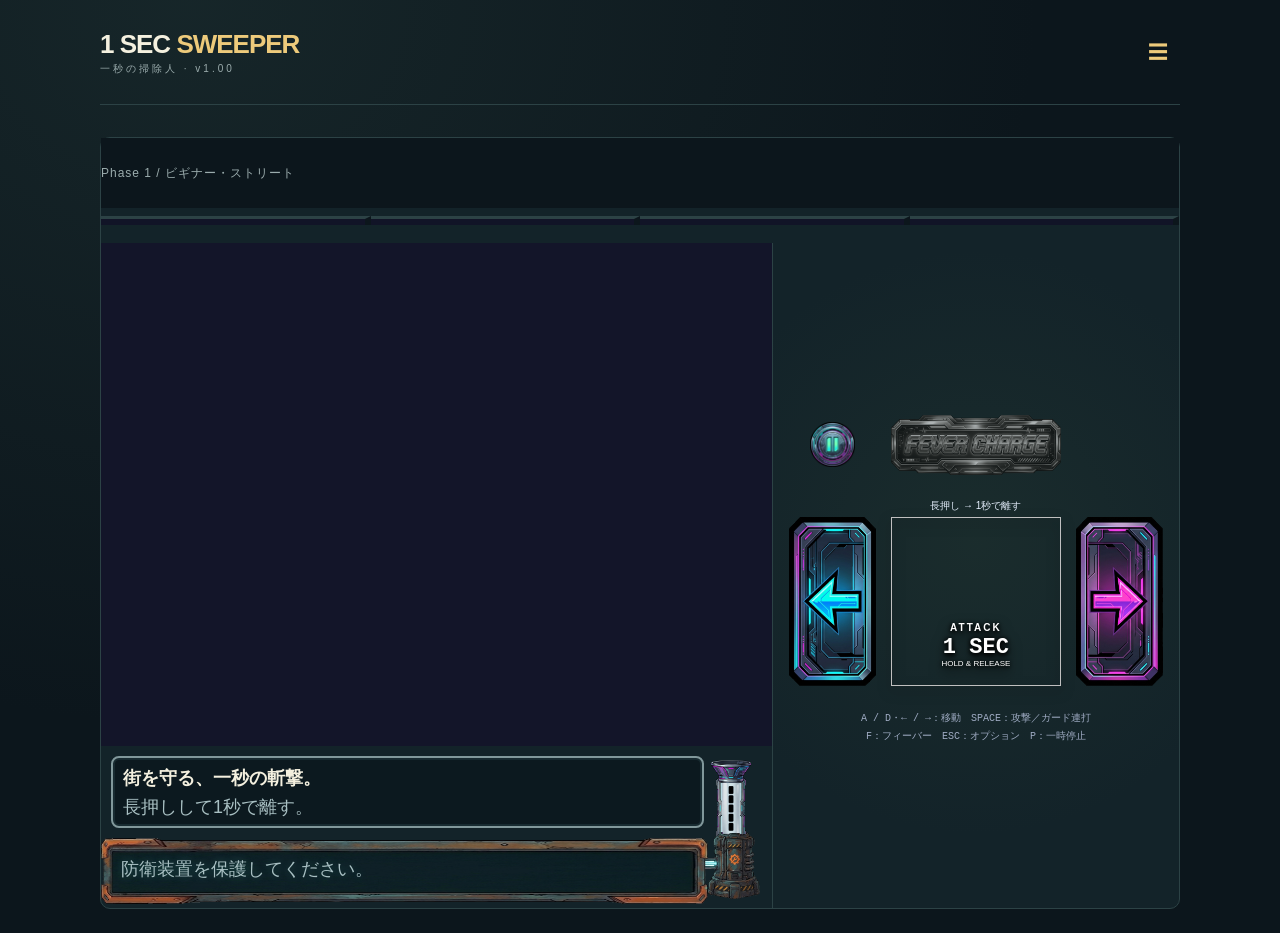
==== timing-game.html @ f58c98b0 "Add files via upload" ====
<!doctype html>
<html lang="ja"><head><meta charset="utf-8"><meta name="viewport" content="width=device-width,initial-scale=1,viewport-fit=cover"><title>入力測定 / 1SEC SWEEPER v1.00 ― 一秒の掃除人</title><link rel="stylesheet" href="css/style.css"><link rel="stylesheet" href="css/timing-test.css"></head>
<body data-timing-mode="game"><main id="app"><header><button id="options" aria-label="オプション">☰</button><div class="brand"><strong>1 SEC <em>SWEEPER</em></strong><small>一秒の掃除人 · v1.00</small></div><span id="wallet">0 G</span></header>
<div class="game-layout"><section id="battle-column"><div id="phaseName">Phase 1 / ビギナー・ストリート</div><nav id="progress" aria-label="フェーズ進行"><img src="assets/images/progressbar.png" alt="4エリアの縮図"><div id="progressFill"></div><div id="progressMarker">◆</div><div id="phaseTicks"><span>1</span><span>2</span><span>3</span><span>4</span></div></nav>
<section id="arena"><canvas id="game" width="960" height="720" aria-label="レナの戦闘画面"></canvas><img id="cutin" src="assets/images/justslash.jpg" alt="" hidden><div id="battleHud" aria-live="polite"><div id="hudGrade"></div><div id="hudTime"></div><div id="hudKills"></div></div><div id="readout" aria-live="polite"></div><div id="overlay"></div><div id="toast" aria-live="polite"></div><img id="alertSweep" src="assets/images/alert-moji.png" alt="緊急警報" hidden><div id="warningBanner" hidden><img src="assets/images/mash-counter-label.png" alt="WARNING! MASH BUTTON!"><svg id="guardDigits" viewBox="0 0 1280 493" aria-label="連打回数00"></svg><div class="steam" aria-hidden="true"></div></div><div id="sceneFade" hidden></div><div id="pauseVeil" hidden>PAUSE</div></section><div class="status-row"><div id="messageBox" role="status"><p id="message1">街を守る、一秒の斬撃。</p><p id="message2">長押しして1秒で離す。</p></div></div><section id="systemDisplay" aria-label="システム専用ディスプレイ"><p id="message3" role="status">防衛装置を保護してください。</p><div id="feverTank"><b id="feverPercent">0%</b><img id="tankBase" src="assets/images/ssystem-tankbase2.png" alt="タンク接続装置"><div class="tank-images"><img src="assets/images/hf-tank-empty.png" alt="フィーバータンク"><img id="tankFull" src="assets/images/hf-tank-max.png" alt=""></div></div></section></section>
<aside id="console">
<div class="utility-row"><button id="pauseButton" class="image-button" aria-label="一時停止"><img src="assets/images/stop-btn.png" alt=""></button><button id="feverButton" class="image-button" aria-label="フィーバーを発動" disabled><img src="assets/images/hf-btn-off.png" alt="フィーバー"></button></div>
<footer id="controls"><button class="arrow" id="left" aria-label="左へ移動"></button><div class="attack-wrap"><span id="attackHint">長押し → 1秒で離す</span><button id="attack"><b>ATTACK</b><strong>1 SEC</strong><small>HOLD & RELEASE</small></button></div><button class="arrow" id="right" aria-label="右へ移動"></button></footer><p class="control-note">A / D・← / →：移動　SPACE：攻撃／ガード連打<br>F：フィーバー　ESC：オプション　P：一時停止</p></aside></div></main>
<dialog id="settings"><button class="close" aria-label="閉じる">×</button><h2>BACKSTREET RADIO</h2><p>街の音と、ひと休み。</p><label>BGM <input id="bgmVolume" type="range" min="0" max="1" step=".05" value=".5"></label><label>SE <input id="seVolume" type="range" min="0" max="1" step=".05" value=".6"></label><button id="previewSE" class="subtle">SEを試聴</button><label><input id="showGuide" type="checkbox"> フェーズ2以降も1秒ガイドを表示</label><label><input id="reduceMotion" type="checkbox"> 画面揺れ・発光を控える</label><fieldset id="musicPlayer"><legend>ミュージックプレイヤー</legend><label for="track">楽曲ファイル</label><select id="track"></select><p id="musicPlayerHint">タイトル画面でのみ選曲できます。</p></fieldset><p id="audioStatus"></p><button id="reset" class="danger">今回の進行を消去してタイトルへ</button><small>保存機能はありません。ページを閉じると進行は消えます。</small></dialog>
<dialog id="epilogue"><div class="episode-heading"><button class="close" aria-label="閉じる" onclick="this.closest('dialog').close()">×</button><h2>エピローグ</h2><p class="muted">下へスクロールしてお読みください。</p></div><div class="episode" tabindex="0"></div></dialog>
<dialog id="lyricsDialog"><div class="episode-heading"><button id="closeLyrics" aria-label="歌詞を閉じる">×</button><h2 id="lyricsTitle"></h2></div><div id="lyricsText" class="episode" tabindex="0"></div></dialog><script src="js/manifest.js"></script><script src="js/game-config.js"></script><script src="js/finale-settings.js"></script><script src="js/finale-config.js"></script><script src="js/lyrics.js"></script><script src="js/control-skin.js"></script><script src="js/episode.js"></script><script src="js/frames.js"></script><script src="js/baby-runtime.js"></script><script src="js/boss-runtime.js"></script><script src="js/rena-runtime.js"></script><script src="js/slime-attack-frame.js"></script><script src="js/battle-messages.js"></script><script src="js/timing-game.js"></script><script src="js/timing-probe.js"></script></body></html>
---- css/style.css ----
:root{color-scheme:dark;--cyan:#6cf6ef;--pink:#fb68d7;--gold:#ffdb80}*{box-sizing:border-box}body{margin:0;background:#070913;color:#f3f2ff;font-family:'Yu Gothic','Meiryo',sans-serif;min-height:100dvh}button{font:inherit;color:inherit;cursor:pointer;background:#26263e;border:1px solid #ffffff44;border-radius:8px;padding:.65em 1em;touch-action:none}button:hover{filter:brightness(1.15)}button:disabled{opacity:.45;cursor:default}button:focus-visible{outline:3px solid var(--gold);outline-offset:3px}[hidden]{display:none!important}#app{width:min(1380px,100%);margin:auto;padding:0 16px 16px}header{height:68px;display:flex;align-items:center;gap:16px;border-bottom:1px solid #c4d2ff24}#options{padding:5px 12px;font-size:24px;background:transparent;border:0}.brand{display:flex;flex-direction:column}.brand strong{font:italic 900 24px 'Arial Black',sans-serif;letter-spacing:-1px}.brand small{font-size:10px;letter-spacing:3px;color:#b2bccd}#wallet{margin-left:auto;color:var(--gold);font-weight:bold;letter-spacing:2px}.game-layout{display:grid;grid-template-columns:minmax(0,1.65fr) minmax(310px,1fr);gap:26px;padding-top:15px}#battle-column{min-width:0}#phaseName{font-size:13px;margin:0 0 9px;color:#d1d9eb;letter-spacing:1px}#progress{position:relative;line-height:0;margin-bottom:15px;border:1px solid #756ca0;border-radius:6px;overflow:hidden;background:#111427}#progress>img{width:100%;opacity:.6}#progressFill{position:absolute;left:0;bottom:0;height:5px;background:linear-gradient(90deg,var(--pink),var(--cyan));width:0}#progressMarker{position:absolute;bottom:8px;color:white;font-size:15px;text-shadow:0 0 10px var(--cyan);transform:translateX(-50%)}#phaseTicks{position:absolute;inset:0;display:flex}#phaseTicks span{width:25%;border-right:1px solid #ffffff44;display:flex;align-items:flex-end;justify-content:center;padding-bottom:10px;font:900 9px monospace;color:#d2d9eb;text-shadow:0 0 4px black}#phaseTicks span.done,#phaseTicks span.active{background:#60fff41d;color:#fff}#arena{position:relative;aspect-ratio:4/3;background:#131529;overflow:hidden;border:1px solid #7aa4c449;border-radius:5px}canvas{display:block;width:100%;height:100%}#readout{position:absolute;top:13%;width:100%;text-align:center;pointer-events:none;font-weight:900;font-style:italic;font-size:clamp(24px,4vw,52px);text-shadow:0 3px 0 #141425,0 0 20px currentColor}#readout small{display:block;font-size:.27em;letter-spacing:2px}#toast{position:absolute;bottom:5%;width:100%;text-align:center;color:var(--gold);font-size:12px;pointer-events:none;text-shadow:0 2px 4px black}#overlay{position:absolute;inset:0;display:none;align-items:center;justify-content:center;background:linear-gradient(90deg,#090c23e8,#11152755);padding:5%;overflow:auto}#overlay.visible{display:flex}.panel{width:100%;max-width:800px}.eyebrow{color:var(--cyan);letter-spacing:3px;font:10px monospace}.logo{font:italic 900 clamp(30px,5vw,65px)/.9 'Arial Black',sans-serif;letter-spacing:-3px;margin:14px 0}.logo em{color:var(--cyan);font-style:inherit}.title-stamps{width:min(250px,60%);display:block;margin:15px 0}.subtitle{color:#cfd2e2;font-size:12px;letter-spacing:3px}.primary{background:var(--cyan);color:#0b1b28;font-weight:900;border:0;box-shadow:3px 3px 0 #27606c}.actions{display:flex;gap:9px;flex-wrap:wrap;margin-top:18px}.actions button{font-size:12px}.muted{color:#b5bbcd;font-size:11px;line-height:1.8}.cards{display:flex;gap:10px;margin-top:18px}.upgrade{flex:1;min-width:0;padding:12px 7px;border:1px solid #677493;border-radius:10px;background:#12172ee8;text-align:center}.upgrade h3{font:11px monospace;color:var(--cyan);letter-spacing:1px}.orb{width:65px;height:65px;position:relative;margin:18px auto}.orb>img{width:100%;height:100%;object-fit:contain}.orb i{position:absolute;left:calc(50% - 2px);top:calc(50% - 2px);width:4px;height:4px;border-radius:50%;background:#41475f;transform:rotate(var(--a)) translateY(-39px)}.orb i.on{background:var(--cyan);box-shadow:0 0 6px var(--cyan)}.upgrade p{font-size:9px;color:#c0c9db;line-height:1.5}.upgrade button{font-size:10px;padding:6px}.panel h2{font-size:22px}.score{font:900 clamp(32px,5vw,65px) monospace;color:var(--gold)}.episode{max-height:300px;overflow:auto;white-space:pre-wrap;line-height:1.9;font-size:12px}#pauseVeil{position:absolute;inset:0;display:grid;place-items:center;background:#070b1ccc;font:900 45px monospace;letter-spacing:8px}#warningBanner{position:absolute;top:17%;left:3%;width:94%;pointer-events:none}#warningBanner>img{width:100%}#guardNumber{position:absolute;left:67%;top:32%;width:16%;text-align:center;font:900 clamp(24px,5vw,55px) monospace;color:white;text-shadow:0 0 7px #fd72db}.ticker{position:absolute;top:-32px;left:0;width:100%;overflow:hidden;white-space:nowrap;color:white;font-size:25px;font-weight:900;animation:scroll-alert 2s linear infinite}#guardPop{position:absolute;inset:0;display:grid;place-items:center;font:900 clamp(110px,20vw,240px) monospace;color:var(--gold);text-shadow:0 0 25px var(--pink);animation:count-pop .65s ease-out both}#endingVideo{position:absolute;inset:0;width:100%;height:100%;background:black;object-fit:contain}#skipVideo{position:absolute;right:12px;bottom:12px;font-size:11px;z-index:2}dialog{width:min(500px,94%);border:1px solid var(--cyan);background:#13172b;padding:25px;border-radius:12px}dialog::backdrop{background:#020417cc}dialog h2{font:20px monospace;color:var(--cyan)}dialog label{display:block;margin:18px 0;font-size:13px}dialog input[type=range]{float:right;width:55%}dialog input[type=file]{display:block;width:100%;margin-top:8px}dialog small{display:block;margin-top:12px;color:#afb6c6}.close{float:right}.danger{color:#ff9d9d;margin-top:20px}select{background:#272c44;color:white;padding:8px}.reduced .ticker,.reduced #guardPop{animation:none}@keyframes scroll-alert{from{transform:translateX(70%)}to{transform:translateX(-70%)}}@keyframes count-pop{from{transform:scale(.2) rotate(-8deg);opacity:.2}to{transform:scale(1);opacity:1}}
@media(max-width:760px){#app{padding:0 10px 12px}header{height:52px;gap:9px}.brand strong{font-size:20px}.brand small{font-size:8px}#wallet{font-size:12px}.game-layout{display:flex;flex-direction:column;gap:10px;padding-top:10px}#phaseName{font-size:10px;margin-bottom:6px}#progress{margin-bottom:9px}#progressMarker{font-size:11px;bottom:6px}#phaseTicks span{font-size:7px;padding-bottom:7px}.panel h2{font-size:16px}.eyebrow{font-size:7px;letter-spacing:1px}.actions{gap:6px;margin-top:10px}.actions button{font-size:9px;padding:6px 9px}.muted{font-size:8px}.cards{gap:6px;margin-top:9px}.upgrade{padding:5px}.upgrade h3{font-size:8px;margin:3px}.orb{width:42px;height:42px;margin:12px auto}.orb i{transform:rotate(var(--a)) translateY(-27px);width:3px;height:3px}.upgrade p{font-size:7px}.upgrade button{font-size:8px;padding:4px}.episode{max-height:160px;font-size:9px}.logo{font-size:35px;letter-spacing:-2px;margin:10px 0}.title-stamps{width:140px;margin:8px 0}#toast{font-size:9px}.ticker{font-size:16px;top:-22px}#guardNumber{font-size:27px}#skipVideo{font-size:9px;padding:5px}}

#console{display:flex;flex-direction:column;justify-content:center;gap:18px;padding:16px;border:1px solid #8a93b52d;border-radius:12px;background:linear-gradient(150deg,#1c2138,#0b1020);min-width:0}.status-row{display:flex;gap:12px;align-items:stretch}#messageBox{flex:1;min-width:0;border:3px solid #e6edfa;border-radius:15px;padding:13px 12px;background:#10152a;box-shadow:inset 0 0 0 3px #38435b;display:flex;flex-direction:column;justify-content:center}#messageBox p{font-size:12px;line-height:1.7;margin:3px 0;overflow-wrap:anywhere}#message1{color:#fff;font-weight:bold}#message2{color:#bbd6ea}#message3{color:#f2bade}#feverTank{width:55px;flex:none;text-align:center}#feverPercent{display:block;font:900 18px monospace;margin-bottom:6px}.tank-images{position:relative;width:100%}.tank-images img{width:100%;display:block}.tank-images #tankFull{position:absolute;inset:0;clip-path:inset(100% 0 0 0)}.utility-row{display:flex;align-items:center;justify-content:center;gap:24px}.image-button{padding:0;border:0;background:transparent;border-radius:4px}.image-button img{width:100%;display:block;pointer-events:none}#pauseButton{width:53px;flex:none}#feverButton{width:min(230px,68%)}#feverButton:disabled{opacity:.65}#feverButton:enabled{filter:drop-shadow(0 0 10px #fc62cb77)}#controls{display:flex;align-items:center;justify-content:center;gap:15px;padding:16px 0 0}.arrow{width:57px;height:115px;padding:0;border:0;background:transparent;flex:none}.arrow img{width:100%;height:100%;object-fit:contain;pointer-events:none}.attack-wrap{position:relative;width:min(200px,58%)}#attack{width:100%;aspect-ratio:1;border:0;padding:0;background:transparent;border-radius:50%;position:relative;display:block;user-select:none;filter:drop-shadow(0 5px 6px #0008)}#attackArt{position:absolute;inset:0;width:100%;height:100%;pointer-events:none}#attack>b,#attack>strong,#attack>small{position:absolute;left:50%;transform:translateX(-50%);text-shadow:0 2px 4px black,0 0 5px black;pointer-events:none;white-space:nowrap;color:white}#attack>b{top:62%;font-size:10px;letter-spacing:2px}#attack>strong{top:70%;font:900 22px monospace}#attack>small{top:84%;font-size:8px}#attackHint{position:absolute;top:-18px;left:50%;width:300px;transform:translateX(-50%);text-align:center;font-size:10px;color:#e4eefc}#attack[data-locked=true]{filter:grayscale(.4) brightness(.7);cursor:wait}#controls button:active,.image-button:active{transform:scale(.94)}.control-note{text-align:center;font:10px/1.8 monospace;color:#a0acc4;margin:0}
@media(max-width:760px){#console{padding:8px 9px 4px;gap:9px;border-radius:9px}.status-row{gap:8px}#messageBox{padding:7px 10px;border-width:2px;border-radius:12px;min-height:94px}#messageBox p{font-size:10px;line-height:1.6;margin:1px 0}#feverTank{width:35px}#feverPercent{font-size:14px;margin-bottom:3px}#pauseButton{width:40px}#feverButton{width:170px}.utility-row{gap:30px}#controls{gap:24px;padding-top:13px}.attack-wrap{width:145px}.arrow{width:44px;height:94px}#attack>b{font-size:8px}#attack>strong{font-size:17px}#attack>small{font-size:6px}#attackHint{top:-12px;font-size:8px}.control-note{font-size:7px}}
/* 1 SEC HERO series presentation — 2026-10-19 */
:root{--gold:#edca7b;--cyan:#edca7b;--text:#f4f0df;--line:#2c4245}body{background:radial-gradient(ellipse at 15% 0,#263e3d66,transparent 55%),#0c161c;color:var(--text);font-family:"Yu Gothic UI","Hiragino Kaku Gothic ProN",Meiryo,sans-serif}#app{width:min(1080px,calc(100% - 64px));padding:0 0 24px}header{height:105px;margin-bottom:32px;border-color:var(--line)}.brand{order:-1}.brand strong{font:900 26px "Yu Gothic UI",sans-serif;letter-spacing:-1px}.brand em{color:var(--gold);font-style:normal}.brand small{color:#9bacad;margin-top:2px}#options{margin-left:auto;font-size:20px;color:var(--gold)}#wallet{margin-left:0;font:700 16px Consolas,monospace;letter-spacing:0}.game-layout{position:relative;grid-template-columns:minmax(0,1.65fr) minmax(260px,1fr);gap:0;padding-top:105px;background:#132329;border:1px solid var(--line);border-radius:10px;overflow:visible}#phaseName{position:absolute;left:0;right:0;top:0;display:flex;align-items:center;justify-content:space-between;height:70px;background:#0c161c;margin:0;font-size:12px;color:#9bacad}#phaseName small{display:block;font:700 10px Consolas,monospace;letter-spacing:2px;color:var(--gold);margin-bottom:6px}#phaseName strong{display:block;font-size:23px;color:var(--text);font-weight:650}#phaseName b{font:34px Consolas,monospace;color:var(--gold);margin-left:8px}#progress{position:absolute;left:0;right:0;top:78px;height:9px;margin:0;border:0;border-radius:0}#progress>img{display:none}#progressFill{height:3px;background:var(--gold)}#phaseTicks span{background:transparent;border-right:6px solid #0c161c;font-size:0;padding:0;border-top:3px solid #2c4245}#phaseTicks span.active{border-top-color:var(--gold)}#phaseTicks span.done{border-top-color:#78d1a3}#progressMarker{display:none}#arena{border:0;border-radius:0}#messageBox{margin:10px;min-height:106px;border:2px solid #81989b;border-radius:8px;background:#0c191f;padding:12px 15px;box-shadow:inset 0 0 0 2px #182b31;justify-content:flex-start}#messageBox p{font-size:14px;line-height:1.8;margin:0;color:#f4f0df}#message2,#message3{font-size:12px!important;color:#a9c0c3!important}#console{border:0;border-left:1px solid var(--line);border-radius:0;background:radial-gradient(circle at 50% 45%,#344d3938,transparent 70%);justify-content:flex-start;padding-top:26px;gap:24px}.status-row{justify-content:center}#feverTank{width:48px}.utility-row{gap:30px}.primary{background:var(--gold);color:#172626;box-shadow:0 4px 0 #9a7c41;border:1px solid #ffe3a0;border-radius:7px;min-height:48px;padding:12px 30px}.eyebrow{color:var(--gold);font:700 10px Consolas,monospace;letter-spacing:2px}.muted{font-size:12px;color:#9bacad}.panel h2{font-size:27px}.logo{font:900 clamp(36px,4.5vw,60px)/1.2 "Yu Gothic UI",sans-serif;letter-spacing:-2px}.logo em{color:var(--gold)}.title-stamps{width:min(340px,65%);max-height:210px;object-fit:contain;object-position:left}.actions button{font-size:14px}.subtitle{font-size:14px}
body[data-screen=title] .game-layout,body[data-screen=shop] .game-layout,body[data-screen=ending] .game-layout,body[data-screen=defeat] .game-layout{display:block;padding-top:0;overflow:hidden}body:is([data-screen=title],[data-screen=shop],[data-screen=ending],[data-screen=defeat]) #console,body:is([data-screen=title],[data-screen=shop],[data-screen=ending],[data-screen=defeat]) #phaseName,body:is([data-screen=title],[data-screen=shop],[data-screen=ending],[data-screen=defeat]) #progress,body:is([data-screen=title],[data-screen=shop],[data-screen=ending],[data-screen=defeat]) #messageBox{display:none}body:is([data-screen=title],[data-screen=shop],[data-screen=ending],[data-screen=defeat]) #arena{aspect-ratio:auto;min-height:600px}body:is([data-screen=title],[data-screen=shop],[data-screen=ending],[data-screen=defeat]) canvas{position:absolute;inset:0;object-fit:cover}body:is([data-screen=title],[data-screen=shop],[data-screen=ending],[data-screen=defeat]) #overlay{position:relative;min-height:600px;padding:40px 48px;background:linear-gradient(90deg,#0c1b24f5,#102730aa 65%,#071b2166)}body[data-screen=shop] #overlay{background:#13282bf5;text-align:center}.shop-art{display:block;width:280px;height:180px;object-fit:contain;margin:-20px auto 10px}.shop-wallet{font:700 28px Consolas,monospace;color:var(--gold);margin:18px 0}.shop-wallet small{font-size:14px}.cards{flex-direction:column;gap:8px;margin:0}.upgrade{display:grid;grid-template-columns:100px 1fr 110px;gap:15px;align-items:center;padding:12px 18px;background:linear-gradient(#1c3335,#14262b);border:1px solid #39504d;border-radius:8px;text-align:center}.orb{width:64px;height:64px;margin:10px auto}.orb i{transform:rotate(var(--a)) translateY(-40px);background:#233737;border:1px solid #566459;width:5px;height:8px;border-radius:2px}.orb i.on{background:var(--gold);box-shadow:0 0 8px #edca7b55}.upgrade h3{font:700 16px "Yu Gothic UI",sans-serif;color:var(--text);margin:0 0 6px}.upgrade p{font-size:10px;margin:3px 0}.item-info b{font:700 16px Consolas,monospace}.item-info em{font-style:normal;color:var(--gold)}.item-info small{display:block;font-size:10px;color:#9bacad;margin-top:6px}.upgrade button{min-height:76px;font:700 17px Consolas,monospace;color:var(--gold);background:#273d36;border:1px solid #82714a}.upgrade button:disabled{color:#788d8c;background:#1a2c2f;border-color:var(--line)}body[data-screen=shop] .actions{justify-content:center}body[data-screen=shop] #next{width:100%}#epilogue{width:min(720px,calc(100% - 32px));max-height:80dvh;background:#182c32;border:1px solid #596e70;border-radius:12px;padding:24px;color:var(--text)}#epilogue h2{font:700 23px "Yu Gothic UI",sans-serif;color:var(--text)}#epilogue .episode{font-size:16px;line-height:2.2;max-height:none;padding:28px 4px 10px;white-space:pre-wrap}#epilogue::backdrop{background:#061217dd;backdrop-filter:blur(4px)}
@media(max-width:760px){#app{width:calc(100% - 20px);padding:0 0 20px}header{height:56px;margin-bottom:9px;gap:8px}.brand strong{font-size:22px}.brand small{font-size:9px;letter-spacing:2px}#options{font-size:17px;padding:4px}#wallet{font-size:12px}.game-layout{display:flex;flex-direction:column;padding-top:80px;gap:0}#phaseName{height:55px}#phaseName strong{font-size:18px}#phaseName small{font-size:8px}#phaseName b{font-size:27px}#phaseName span{font-size:9px}#progress{top:65px}#messageBox{min-height:92px;margin:8px;padding:10px 12px}#messageBox p{font-size:14px}#message2,#message3{font-size:12px!important}#console{border-left:0;border-top:1px solid var(--line);padding:12px 10px;gap:12px;position:relative}#console .status-row{position:absolute;left:18px;top:12px}#feverTank{width:32px}#feverPercent{font-size:11px}.utility-row{gap:22px}#controls{padding-top:15px;gap:24px}.attack-wrap{width:145px}.control-note{font-size:8px}body:is([data-screen=title],[data-screen=shop],[data-screen=ending],[data-screen=defeat]) #arena{min-height:600px}body:is([data-screen=title],[data-screen=shop],[data-screen=ending],[data-screen=defeat]) #overlay{min-height:600px;padding:28px 18px}.logo{font-size:42px;margin:20px 0}.title-stamps{width:260px;max-height:190px;margin:20px auto}.panel h2{font-size:20px}.actions button{font-size:14px}.actions .primary{width:100%}.shop-art{width:240px;height:150px;margin:-25px auto 0}.shop-wallet{margin:14px 0}.upgrade{grid-template-columns:70px 1fr 76px;gap:6px;padding:10px 8px;min-height:106px}.orb{width:48px;height:48px;margin:12px auto}.orb i{transform:rotate(var(--a)) translateY(-31px);width:4px;height:6px}.upgrade h3{font-size:14px}.item-info b{font-size:14px}.item-info small{font-size:8px}.upgrade button{min-height:76px;font-size:15px;padding:5px}.upgrade p{font-size:9px}.shop-art~h2{font-size:18px}.eyebrow{font-size:8px;letter-spacing:1px}.muted{font-size:12px}#epilogue{padding:20px 16px;max-height:86dvh}#epilogue .episode{font-size:15px;line-height:2.1}}
.shop-wallet span{font-size:14px}body[data-screen=shop] #overlay .panel{max-width:none}#epilogue .close{border-radius:50%;background:transparent;border:1px solid #2c4245;width:40px;height:40px;padding:0}
@media(min-width:761px){.cards{display:grid;grid-template-columns:repeat(3,minmax(0,1fr));gap:15px}.upgrade{display:flex;flex-direction:column;padding:22px 14px 17px;gap:8px}.upgrade .orb{width:78px;height:78px;margin:12px auto 16px}.upgrade .orb i{transform:rotate(var(--a)) translateY(-48px)}.upgrade button{width:100%;min-height:44px;margin-top:auto}.item-info small{min-height:28px}body[data-screen=shop] #next{width:auto;min-width:270px}.shop-art{height:200px;width:320px}}
/* tp1–tp4 corrections */
#app{--attack-size:200px;--arrow-width:75px}#wallet{display:none}#options{margin-left:auto}#battle-column>.status-row{display:flex;align-items:center;gap:12px;padding:10px}#battle-column>.status-row #messageBox{margin:0;flex:1;min-height:110px}#battle-column>.status-row #feverTank{width:40px;flex:none}#feverPercent{font-size:14px}#console{justify-content:center}#controls{gap:15px;padding-top:18px}.attack-wrap{width:var(--attack-size);flex:none}.arrow{width:var(--arrow-width);height:var(--attack-size)}.utility-row{display:grid;grid-template-columns:var(--arrow-width) var(--attack-size) var(--arrow-width);gap:15px;justify-content:center}.utility-row #pauseButton{width:45px;justify-self:center}.utility-row #feverButton{width:100%;grid-column:2}.title-stamps{margin:30px 0;width:min(340px,80%);object-position:left}body[data-screen=title] #overlay{background:linear-gradient(90deg,#0c1b24d9,#0c1b2466 48%,transparent 85%)}body[data-screen=title] #overlay .panel{max-width:none}body[data-screen=title] .actions{max-width:350px}body:is([data-screen=title],[data-screen=shop],[data-screen=ending],[data-screen=defeat]) #battle-column>.status-row{display:none}.shop-art{margin:15px auto 10px}.shop-wallet{display:flex;gap:8px;align-items:center;justify-content:center;position:relative;min-height:38px}.shop-wallet>b{font:inherit}.gold-mark{display:grid;place-items:center;border:2px solid var(--gold);border-radius:50%;width:25px;height:25px;font:bold 22px Georgia,serif;line-height:1}.shop-wallet small{display:flex;align-items:center;gap:12px}#shopReward{display:inline-block;color:var(--gold);transition:transform .65s ease-in,opacity .65s ease-in}#shopReward.absorbing{transform:translate(-48px,-12px) scale(.5);opacity:0}.orb i,.upgrade .orb i{border-radius:3px;width:6px;height:9px;transform:rotate(var(--a)) translateY(-40px)}.upgrade .orb{width:64px;height:64px}.orb i.on{background:var(--gold);border-color:#ffe4a2}body[data-screen=ending] #overlay{background:#13282b;text-align:center;min-height:650px;padding:30px}body[data-screen=ending] canvas{display:none}body[data-screen=ending] .panel{max-width:720px}body[data-screen=ending] .ending-portrait{width:150px;height:150px;margin:0 auto 24px;background:url('../assets/images/rena-atlas.png') 66.6667% 100%/400% 200% no-repeat}body[data-screen=ending] h2{font-size:24px;margin:14px 0 22px}.score-card{border:1px solid #82714a;border-radius:8px;background:#0c1c23;padding:22px 14px;max-width:560px;margin:auto}.score-card>small{font:700 10px Consolas,monospace;letter-spacing:2px;color:var(--gold)}.score-card .score{font:900 clamp(46px,7vw,76px) Consolas,monospace;color:var(--gold);margin:12px 0}.score-card p{font-size:11px;color:#9bacad}.result-stats{display:flex;justify-content:center;gap:40px;margin:26px 0}.result-stats b{display:block;font:28px Consolas,monospace;color:var(--gold)}.result-stats small{font-size:10px;color:#9bacad;display:block;margin-top:8px}body[data-screen=ending] .actions{flex-direction:column;align-items:center;gap:14px}.subtle{background:none;border:0;color:#9bacad;font-size:12px!important;text-decoration:underline;padding:5px}body[data-screen=ending] .actions .primary{width:auto;max-width:100%}
@media(max-width:760px){#app{--attack-size:clamp(120px,37vw,145px);--arrow-width:calc(var(--attack-size)*.4)}#battle-column>.status-row{gap:9px;padding:8px}#battle-column>.status-row #messageBox{min-height:94px}#battle-column>.status-row #feverTank{width:32px}#console{padding-top:18px;gap:16px}#controls{gap:12px;padding-top:15px}.utility-row{gap:12px}.utility-row #pauseButton{width:36px}.utility-row #feverButton{width:100%}.arrow{height:var(--attack-size);width:var(--arrow-width)}.attack-wrap{width:var(--attack-size)}.title-stamps{margin:25px 0 30px;width:min(280px,90%)}body[data-screen=title] .actions{max-width:none}.shop-art{margin:12px auto 8px}.orb i,.upgrade .orb i{transform:rotate(var(--a)) translateY(-31px);width:4px;height:7px}.upgrade .orb{width:48px;height:48px}body[data-screen=ending] #overlay{padding:25px 18px}body[data-screen=ending] h2{font-size:20px}.result-stats{gap:30px}.result-stats b{font-size:24px}body[data-screen=ending] .ending-portrait{width:130px;height:130px;margin-bottom:18px}.score-card .score{font-size:clamp(38px,12vw,56px)}}
#app{--attack-size:170px;--arrow-width:calc(var(--attack-size)*.514)}
@media(max-width:760px){#app{--attack-size:clamp(120px,37vw,145px);--arrow-width:calc(var(--attack-size)*.514)}}
#console{container-type:inline-size;--attack-size:min(170px,calc((100cqw - 30px)/2.028));--arrow-width:calc(var(--attack-size)*.514)}
@media(max-width:760px){#console{--attack-size:min(145px,calc((100cqw - 24px)/2.028));--arrow-width:calc(var(--attack-size)*.514)}}
/* 2026-10-20 settings additions */
#cutin{position:absolute;inset:0;width:100%;height:100%;object-fit:cover;object-position:center;pointer-events:none;z-index:5}#pauseVeil{z-index:6}#feverButton.ready{animation:fever-edge 1s ease-in-out infinite}#feverButton.ready:disabled{animation:none}.reduced #feverButton.ready{animation:none;filter:drop-shadow(0 0 4px white)}@keyframes fever-edge{0%,100%{filter:drop-shadow(0 0 1px white) drop-shadow(0 0 2px white)}50%{filter:drop-shadow(0 0 3px white) drop-shadow(0 0 7px white) brightness(1.18)}}.scene-art{display:block;width:min(360px,100%);height:auto;max-height:245px;object-fit:contain;margin:0 auto 22px}.shop-art{width:min(360px,100%);height:auto;max-height:245px;object-fit:contain;margin:12px auto 18px}body[data-screen=defeat] #overlay{background:#13282b;text-align:center}body[data-screen=defeat] .actions{justify-content:center}body[data-screen=defeat] canvas{display:none}body[data-screen=ending] .scene-art{margin-bottom:22px}.shop-wallet{width:100%;padding:0;display:flex;justify-content:center;gap:8px}.shop-wallet>small{display:block;position:relative}#shopReward{position:absolute;left:calc(100% + 12px);top:0;white-space:nowrap;pointer-events:none}.title-demo{display:none}.debug-start{display:block;color:#ffdb80;font-size:12px;margin:12px 0}.debug-start select{display:block;max-width:100%;margin-top:6px}.title-demo[data-pose=charge]{background-position:66.6667% 0}.title-demo[data-pose=slash]{background-position:100% 0}.title-demo[data-pose=idle]{background-position:0 0}.title-demo:after{content:"";position:absolute;bottom:10px;left:88%;width:calc(var(--guide,0)*150px);height:3px;background:#9affb8;transform-origin:left center}.title-demo[data-pose=slash]:before{content:"";position:absolute;inset:5% -15% 10% 40%;border-right:4px solid #83ffff;border-radius:50%;transform:rotate(-30deg);filter:drop-shadow(0 0 5px #ff65df)}
@media(max-width:760px){.title-demo{display:block;width:200px;height:200px;margin:0 auto 12px;position:relative;background:url('../assets/images/rena-atlas.png') 0 0/400% 200% no-repeat}body[data-screen=title] #overlay{padding:24px 18px;align-items:flex-start}body[data-screen=title] .title-stamps{margin:16px 0 8px;max-height:170px}body[data-screen=title] #arena,body[data-screen=title] #overlay{min-height:630px}body[data-screen=title] .actions{margin-top:4px}.scene-art,.shop-art{max-height:195px;width:min(310px,100%)}.shop-wallet{font-size:27px}#shopReward{font-size:12px;left:calc(100% + 8px)}}
/* guard sequence and fixed epilogue header */
#epilogue{overflow:hidden;padding:0;max-height:86dvh}#epilogue[open]{display:flex;flex-direction:column}#epilogue .episode-heading{flex:none;padding:20px 24px 10px;background:#182c32;border-bottom:1px solid #39504d}#epilogue .episode-heading h2{margin:4px 0 14px}#epilogue .episode-heading .muted{margin-bottom:6px}#epilogue .episode{overflow-y:auto;overscroll-behavior:contain;min-height:0;max-height:none;padding:25px 28px;flex:1}#alertSweep{position:absolute;width:130%;max-width:none;height:auto;top:43%;left:100%;transform:translateY(-50%);z-index:4;pointer-events:none}#warningBanner{top:22%;left:3%;width:94%;z-index:4}#guardDigits{position:absolute;inset:0;width:100%;height:100%;overflow:visible;filter:drop-shadow(0 0 2px #fff8)}.steam{position:absolute;top:10%;left:65%;width:28%;height:25%;pointer-events:none}.fresh .steam:before,.fresh .steam:after{content:"";position:absolute;bottom:0;width:25%;height:80%;border-radius:50%;background:#fff9;filter:blur(7px);animation:steam-out 1.2s ease-out both}.fresh .steam:after{left:65%;animation-delay:.12s}@keyframes steam-out{from{transform:translateY(0) scale(.4);opacity:.7}to{transform:translateY(-180%) scale(1.5);opacity:0}}.reduced .steam{display:none}
@media(max-width:760px){#epilogue .episode-heading{padding:18px 16px 10px}#epilogue .episode{padding:22px 20px}}
#sceneFade{position:absolute;inset:0;background:#000;pointer-events:none;z-index:8}#musicPlayer{border:1px solid #39504d;border-radius:8px;padding:14px;margin-top:20px}#musicPlayer legend{color:var(--gold)}#musicPlayer select{width:100%}#musicPlayer:disabled{opacity:.45}#musicPlayerHint{font-size:12px;color:#9bacad}.count-flash #guardDigits{animation:segment-flash .32s linear 1}@keyframes segment-flash{0%,30%{opacity:1;filter:drop-shadow(0 0 7px white) brightness(2)}45%,65%{opacity:0}100%{opacity:1;filter:none}}.reduced .count-flash #guardDigits{animation-duration:.32s}
@media(max-width:760px){.title-demo{width:min(330px,100%);height:220px}.title-demo canvas{display:block;position:static!important;width:100%;height:100%;object-fit:contain!important}.title-demo:before,.title-demo:after{display:none!important}}

#attack.guard-cinematic:disabled,#attack.guard-cinematic[data-locked=true]{filter:drop-shadow(0 5px 6px #0008);opacity:1;cursor:default}#fullFade{position:fixed;inset:0;background:#000;z-index:10000;pointer-events:none;opacity:0}

#warningBanner.fresh{animation:counter-expand .6s ease-out both;transform-origin:center} @keyframes counter-expand{from{transform:scaleX(.025);opacity:.4}to{transform:scaleX(1);opacity:1}}.count-pop #guardDigits{animation:guard-count-pop .8s ease-out both;transform-origin:70% 50%}@keyframes guard-count-pop{0%{transform:translateY(0) scale(1);opacity:1}50%{transform:translateY(-70px) scale(1.3);opacity:1}100%{transform:translateY(-150px) scale(1.5);opacity:0}}

.title-demo{display:block;width:min(360px,100%);height:240px;margin:0 auto 12px;position:relative}.title-demo canvas{position:static!important;display:block;width:100%;height:100%;object-fit:contain!important}.title-demo:before,.title-demo:after{display:none!important}#warningBanner.fresh{animation:none}#warningBanner .steam{display:none}.count-flash #guardDigits{animation:segment-flash .8s linear 1}#previewSE,#skipToGuard{display:block;margin:12px 0}

#lyricsDialog{width:min(720px,calc(100% - 32px));max-height:85dvh;padding:0;background:#182c32;color:#eef5fa;border:1px solid #596e70;border-radius:12px}#lyricsDialog[open]{display:flex;flex-direction:column}#lyricsDialog .episode-heading{padding:18px 24px;border-bottom:1px solid #39504d;flex:none}#closeLyrics{float:right}#lyricsText{white-space:pre-wrap;overflow:auto;line-height:2;font-size:16px;padding:20px 26px;min-height:0}#lyricsDialog::backdrop{background:#061217dd}#messageBox p{overflow:visible}.count-flash #guardDigits{animation:none}.count-flash:after{content:'';position:absolute;left:58%;top:30%;width:27%;height:60%;background:white;pointer-events:none;mix-blend-mode:screen;animation:counter-area-flash var(--flash-duration,.8s) steps(1) 1;animation-delay:var(--flash-delay,0s);animation-play-state:var(--flash-play,running)}@keyframes counter-area-flash{0%,25%,50%,75%{opacity:.9}12%,37%,62%,100%{opacity:0}}

/* 読みやすい標準文字と縦長の歌詞画面 */
#messageBox p{font-size:14px;line-height:1.8}#lyricsDialog{width:min(440px,calc(100% - 48px));height:85dvh;max-height:85dvh}#lyricsText{flex:1;overflow-y:auto}body[data-director=true] #options{display:none}
@media(max-width:760px){#messageBox p{font-size:12px;line-height:1.8}}

body[data-director=true] #console{pointer-events:none}

/* 2026-10-25: メッセージ2倍・歌詞本文の残り高さ全体を使用 */
#messageBox p{font-size:28px!important;line-height:1.5}#messageBox{justify-content:flex-start}#lyricsDialog[open]{display:flex;flex-direction:column;overflow:hidden}#lyricsText{flex:1 1 0;min-height:0;max-height:none!important;height:auto!important;overflow-y:auto;width:100%}#lyricsDialog .episode-heading{flex:0 0 auto}
@media(max-width:760px){#messageBox p{font-size:24px!important;line-height:1.5}}
.count-flash:after{display:none}.count-flash #guardDigits{animation:counter-area-flash var(--flash-duration,.8s) steps(1) 1;animation-delay:var(--flash-delay,0s);animation-play-state:var(--flash-play,running)}

/* 左上の固定情報と、高さが変わらない会話枠 */
#battleHud{display:none;position:absolute;left:12px;top:12px;z-index:4;pointer-events:none;font:bold clamp(14px,2vw,22px)/1.55 Consolas,"Yu Gothic",sans-serif;color:#fff;text-shadow:0 2px 3px #000,0 0 7px #000}#battleHud>div{width:max-content;max-width:100%;background:#06111a88;padding:0 6px;margin-bottom:3px;border-left:2px solid #edca7b}
body:is([data-screen=battle],[data-screen=finale],[data-screen=victory],[data-screen=falling],[data-screen=base-explosion]) #battleHud{display:block}
body:is([data-screen=battle],[data-screen=finale],[data-screen=victory],[data-screen=falling],[data-screen=base-explosion]) #message1{display:none}
#battle-column>.status-row #messageBox{height:256px;min-height:256px;max-height:256px;overflow:hidden;justify-content:flex-start}#messageBox #message2,#messageBox #message3{flex:1 1 0;min-height:0;overflow-y:auto;overflow-x:hidden;overscroll-behavior:contain;scrollbar-width:thin}#messageBox #message3{border-top:1px solid #526266;padding-top:5px}
@media(max-width:760px){#battle-column>.status-row #messageBox{height:240px;min-height:240px;max-height:240px}#battleHud{left:7px;top:7px;font-size:14px;line-height:1.5}}

/* 会話と機械ディスプレイを独立 */
#battle-column>.status-row #messageBox{height:132px;min-height:132px;max-height:132px}#messageBox p{font-size:18px!important;line-height:1.65}#messageBox #message2{border:0;padding:0;flex:1 1 0}
#systemDisplay{position:relative;box-sizing:border-box;width:100%;height:164px;margin:0 0 8px;border-style:solid;border-width:32px 12px 24px 90px;border-image-source:url('../assets/images/system-display.png');border-image-slice:140 55 110 400 fill;border-image-repeat:stretch;isolation:isolate}
#systemDisplay #message3{margin:0;border:0;padding:0 4px;color:#9af5ed;font:18px/1.65 "Yu Gothic UI",Meiryo,sans-serif;height:100%;max-height:100%;overflow:auto;overflow-wrap:anywhere;scrollbar-width:thin;text-shadow:0 0 8px #48ffdd40}
body:is([data-screen=title],[data-screen=shop],[data-screen=ending],[data-screen=defeat]) #systemDisplay{display:none}
@media(max-width:760px){#messageBox p{font-size:16px!important}#battle-column>.status-row #messageBox{height:116px;min-height:116px;max-height:116px}#systemDisplay{height:150px;border-width:28px 10px 23px 76px}#systemDisplay #message3{font-size:16px;line-height:1.6}}
#messageBox #message2,#systemDisplay #message3{font-size:18px!important}@media(max-width:760px){#messageBox #message2,#systemDisplay #message3{font-size:16px!important}}

/* 2行会話・1行情報。枠と文字の開始位置を分離して干渉を防ぐ */
#battle-column>.status-row #messageBox{height:72px;min-height:72px;max-height:72px;padding:6px 10px}#messageBox #message2{line-height:26px;max-height:52px;overflow:hidden}
#systemDisplay{height:66px;min-height:66px;border-width:16px 10px 14px 52px;margin-bottom:4px}#systemDisplay #message3{box-sizing:border-box;padding:0 10px 0 12px;line-height:30px;height:30px;max-height:30px;white-space:nowrap;overflow:hidden}
@media(max-width:760px){#battle-column>.status-row{padding:4px 6px;gap:6px}#battle-column>.status-row #messageBox{height:60px;min-height:60px;max-height:60px;padding:4px 8px;margin:0}#messageBox #message2{line-height:24px;max-height:48px}#battle-column>.status-row #feverTank{width:20px}#feverPercent{font-size:10px;margin:0}.tank-images{height:44px}.tank-images img{max-height:44px;object-fit:contain}#systemDisplay{height:56px;min-height:56px;border-width:13px 8px 13px 42px}#systemDisplay #message3{height:28px;max-height:28px;line-height:28px;padding-left:12px;padding-right:6px}#arena{aspect-ratio:auto;height:clamp(140px,calc(100svh - 435px),278px)}#console{padding:8px 8px 6px;gap:5px}.utility-row{gap:9px}.utility-row #feverButton{width:145px}.utility-row #pauseButton{width:30px}#controls{padding-top:10px;gap:10px}#app{--attack-size:clamp(108px,31vw,124px)}.control-note{font-size:6px;line-height:1.5}}
@media(max-width:760px){#arena #game{object-fit:contain;background:#000}}
@media(max-width:760px) and (max-height:700px){header{height:42px;margin-bottom:5px}.game-layout{padding-top:64px}#phaseName{height:44px}#phaseName strong{font-size:16px}#progress{top:52px}#arena{height:clamp(120px,calc(100svh - 475px),220px)}}
/* ショップは戦闘用の固定高を使わず、ページ全体を縦スクロール */
@media(max-width:760px){body[data-screen=shop] #arena{height:auto;min-height:0;max-height:none;aspect-ratio:auto;overflow:visible}body[data-screen=shop] #game{position:absolute;inset:0;height:100%;pointer-events:none}body[data-screen=shop] #overlay{position:relative;inset:auto;display:block;min-height:0;max-height:none;height:auto;overflow:visible;padding:24px 14px 28px;touch-action:pan-y}body[data-screen=shop] #overlay .panel{max-height:none;min-height:0}body[data-screen=shop] #console{display:none}body[data-screen=shop] #next{min-height:48px;margin-bottom:env(safe-area-inset-bottom,0px)}body[data-screen=shop] #overlay button{touch-action:manipulation}}

/* 枠と装置を分離し、右側でタンクを合体 */
#battle-column>.status-row{padding-right:68px}#systemDisplay{width:calc(100% - 64px);border-image-source:url('../assets/images/ssystem-display.png');border-image-slice:42 48 45 55 fill;border-left-width:12px;border-right-width:12px;overflow:visible}
#systemDisplay #message3{padding-left:8px;padding-right:6px}
#systemDisplay #feverTank{position:absolute;right:-64px;bottom:-9px;width:64px;height:138px;pointer-events:none;z-index:1}
#tankBase{position:absolute;right:0;bottom:0;width:64px;height:auto;z-index:2}
#feverTank .tank-images{position:absolute;right:9px;bottom:57px;width:40px;height:auto;z-index:1}#feverTank .tank-images img{width:100%;height:auto;max-height:none;object-fit:contain}#feverTank .tank-images #tankFull{height:100%}#feverTank #feverPercent{position:absolute;top:-9px;right:0;width:58px;margin:0;font-size:12px}
@media(max-width:760px){#battle-column>.status-row{padding-right:62px}#systemDisplay{width:calc(100% - 58px);border-left-width:10px;border-right-width:10px}#systemDisplay #feverTank{right:-58px;bottom:-7px;width:58px;height:120px}#tankBase{width:58px}#feverTank .tank-images{right:8px;bottom:52px;width:34px}#feverTank #feverPercent{top:-5px;width:50px;font-size:10px}}
/* エンディングもページ全体でスクロールし、全ボタンへ到達可能にする */
@media(max-width:760px){body[data-screen=ending] #arena{height:auto;min-height:0;max-height:none;aspect-ratio:auto;overflow:visible}body[data-screen=ending] #overlay{position:relative;inset:auto;display:block;min-height:0;max-height:none;height:auto;overflow:visible;padding:24px 14px 28px;touch-action:pan-y}body[data-screen=ending] #overlay .panel{max-height:none;min-height:0}body[data-screen=ending] #console{display:none}body[data-screen=ending] #overlay button{touch-action:manipulation;min-height:44px}body[data-screen=ending] .actions{padding-bottom:env(safe-area-inset-bottom,0px)}}

/* 奥：タンク → 装置 → 手前：情報枠 */
#systemDisplay{--display-top:16px;--display-bottom:14px;--display-side:12px;border-image:none;border-color:transparent}
#systemDisplay::before{content:'';position:absolute;inset:calc(-1 * var(--display-top)) calc(-1 * var(--display-side)) calc(-1 * var(--display-bottom));border-style:solid;border-width:var(--display-top) var(--display-side) var(--display-bottom);border-image:url('../assets/images/ssystem-display.png') 42 48 45 55 fill stretch;z-index:3;pointer-events:none}
#systemDisplay #message3{position:relative;z-index:4}#systemDisplay #feverTank{z-index:1}#tankBase{z-index:2}#feverTank .tank-images{z-index:1}#feverPercent{display:none!important}
@media(max-width:760px){#systemDisplay{--display-top:13px;--display-bottom:13px;--display-side:10px}}
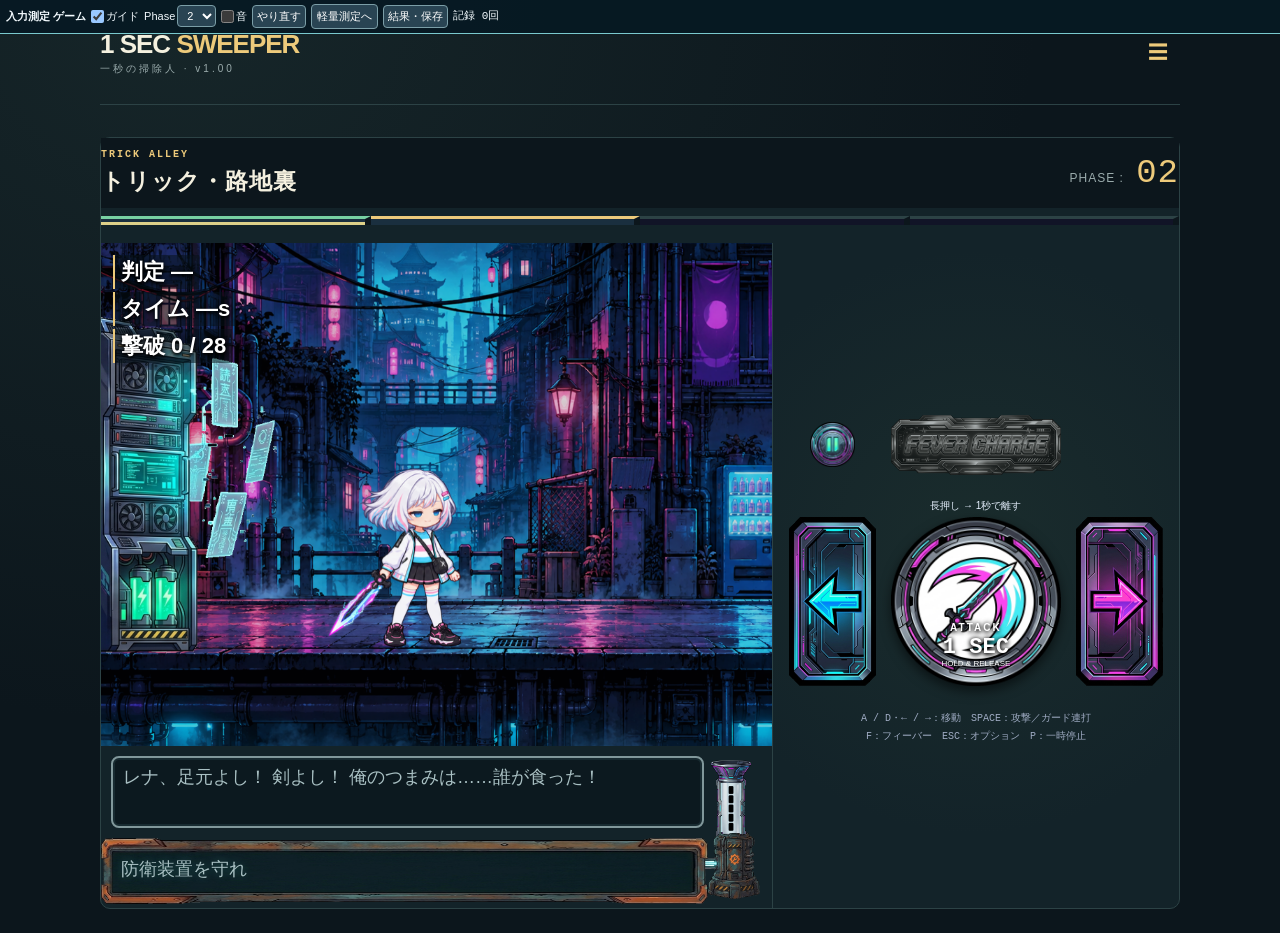
==== commit ad01bf5e: "Add files via upload" ====
--- a/timing-game.html
+++ b/timing-game.html
@@ -6,6 +6,6 @@
 <aside id="console">
 <div class="utility-row"><button id="pauseButton" class="image-button" aria-label="一時停止"><img src="assets/images/stop-btn.png" alt=""></button><button id="feverButton" class="image-button" aria-label="フィーバーを発動" disabled><img src="assets/images/hf-btn-off.png" alt="フィーバー"></button></div>
 <footer id="controls"><button class="arrow" id="left" aria-label="左へ移動"></button><div class="attack-wrap"><span id="attackHint">長押し → 1秒で離す</span><button id="attack"><b>ATTACK</b><strong>1 SEC</strong><small>HOLD & RELEASE</small></button></div><button class="arrow" id="right" aria-label="右へ移動"></button></footer><p class="control-note">A / D・← / →：移動　SPACE：攻撃／ガード連打<br>F：フィーバー　ESC：オプション　P：一時停止</p></aside></div></main>
-<dialog id="settings"><button class="close" aria-label="閉じる">×</button><h2>BACKSTREET RADIO</h2><p>街の音と、ひと休み。</p><label>BGM <input id="bgmVolume" type="range" min="0" max="1" step=".05" value=".5"></label><label>SE <input id="seVolume" type="range" min="0" max="1" step=".05" value=".6"></label><button id="previewSE" class="subtle">SEを試聴</button><label><input id="showGuide" type="checkbox"> フェーズ2以降も1秒ガイドを表示</label><label><input id="reduceMotion" type="checkbox"> 画面揺れ・発光を控える</label><fieldset id="musicPlayer"><legend>ミュージックプレイヤー</legend><label for="track">楽曲ファイル</label><select id="track"></select><p id="musicPlayerHint">タイトル画面でのみ選曲できます。</p></fieldset><p id="audioStatus"></p><button id="reset" class="danger">今回の進行を消去してタイトルへ</button><small>保存機能はありません。ページを閉じると進行は消えます。</small></dialog>
+<dialog id="settings"><button class="close" aria-label="閉じる">×</button><h2>BACKSTREET RADIO</h2><p>街の音と、ひと休み。</p><label>BGM <input id="bgmVolume" type="range" min="0" max="1" step=".05" value=".5"></label><label>SE <input id="seVolume" type="range" min="0" max="1" step=".05" value=".6"></label><button id="previewSE" class="subtle">SEを試聴</button><p id="seAudioStatus" role="status"></p><label><input id="showGuide" type="checkbox"> フェーズ2以降も1秒ガイドを表示</label><label><input id="reduceMotion" type="checkbox"> 画面揺れ・発光を控える</label><fieldset id="musicPlayer"><legend>ミュージックプレイヤー</legend><label for="track">楽曲ファイル</label><select id="track"></select><p id="musicPlayerHint">タイトル画面でのみ選曲できます。</p></fieldset><p id="audioStatus"></p><button id="reset" class="danger">今回の進行を消去してタイトルへ</button><small>保存機能はありません。ページを閉じると進行は消えます。</small></dialog>
 <dialog id="epilogue"><div class="episode-heading"><button class="close" aria-label="閉じる" onclick="this.closest('dialog').close()">×</button><h2>エピローグ</h2><p class="muted">下へスクロールしてお読みください。</p></div><div class="episode" tabindex="0"></div></dialog>
-<dialog id="lyricsDialog"><div class="episode-heading"><button id="closeLyrics" aria-label="歌詞を閉じる">×</button><h2 id="lyricsTitle"></h2></div><div id="lyricsText" class="episode" tabindex="0"></div></dialog><script src="js/manifest.js"></script><script src="js/game-config.js"></script><script src="js/finale-settings.js"></script><script src="js/finale-config.js"></script><script src="js/lyrics.js"></script><script src="js/control-skin.js"></script><script src="js/episode.js"></script><script src="js/frames.js"></script><script src="js/baby-runtime.js"></script><script src="js/boss-runtime.js"></script><script src="js/rena-runtime.js"></script><script src="js/slime-attack-frame.js"></script><script src="js/battle-messages.js"></script><script src="js/timing-game.js"></script><script src="js/timing-probe.js"></script></body></html>
+<dialog id="lyricsDialog"><div class="episode-heading"><button id="closeLyrics" aria-label="歌詞を閉じる">×</button><h2 id="lyricsTitle"></h2></div><div id="lyricsText" class="episode" tabindex="0"></div></dialog><script src="js/manifest.js"></script><script src="js/se-audio.js"></script><script src="js/game-config.js"></script><script src="js/finale-settings.js"></script><script src="js/finale-config.js"></script><script src="js/lyrics.js"></script><script src="js/control-skin.js"></script><script src="js/episode.js"></script><script src="js/frames.js"></script><script src="js/baby-runtime.js"></script><script src="js/boss-runtime.js"></script><script src="js/rena-runtime.js"></script><script src="js/slime-attack-frame.js"></script><script src="js/battle-messages.js"></script><script src="js/timing-game.js"></script><script src="js/timing-probe.js"></script></body></html>
--- a/css/timing-test.css
+++ b/css/timing-test.css
@@ -0,0 +1,4 @@
+body[data-timing-mode=light]{margin:0;background:#10232d;color:#ecf5f8;font:16px/1.7 Meiryo,sans-serif}.light-main{max-width:640px;margin:0 auto;padding:100px 18px 24px}.light-main h1{font-size:23px}.light-main a{color:#90e8ff}#probeAttack{display:block;touch-action:none;user-select:none;-webkit-user-select:none;width:min(300px,100%);min-height:130px;margin:22px auto;background:#244b5e;color:white;border:3px solid #8ce6e1;border-radius:20px;font:700 20px Meiryo,sans-serif}#probeAttack.holding{background:#386f80}#lightGuide{height:12px;background:#07151e;overflow:hidden}#lightBar{display:block;width:100%;height:100%;transform:scaleX(0);transform-origin:left;background:#8affc3}#lightTime{display:block;text-align:center;min-height:28px}#lightResult{min-height:58px;text-align:center}
+#timingToolbar{position:fixed;left:0;right:0;top:0;z-index:20000;background:#071a23f2;color:#f4fbff;border-bottom:1px solid #79c9ce;font:12px/1.5 Meiryo,sans-serif;padding:4px 6px;box-sizing:border-box;display:flex;gap:5px;align-items:center;flex-wrap:wrap}#timingToolbar button,#timingToolbar select,#timingToolbar a{font:inherit;color:#fff;background:#294453;border:1px solid #7b9ea7;padding:3px 5px;border-radius:4px;text-decoration:none;touch-action:manipulation}#timingToolbar label{display:inline-flex;align-items:center;gap:2px;white-space:nowrap}#timingToolbar input{margin:0}#timingCount{font:11px/1.4 monospace;min-width:80px}
+#timingPanel{width:min(680px,calc(100% - 24px));max-height:88svh;box-sizing:border-box;background:#132c37;color:#f0f8ff;border:1px solid #8edbdf;border-radius:10px;padding:18px;font:14px/1.65 Meiryo,sans-serif;overflow:auto}#timingPanel::backdrop{background:#001019cc}#timingPanel button{font:inherit;padding:8px;margin:3px;background:#31546a;color:#fff;border:1px solid #88bac2;border-radius:4px;touch-action:manipulation}#timingPanel h2{font-size:19px}#timingPanel pre{white-space:pre-wrap;overflow-wrap:anywhere;font:12px/1.6 monospace;background:#091f29;padding:10px}#timingPanel textarea{box-sizing:border-box;width:100%;height:160px;background:#091f29;color:#d5f9ff;font:11px monospace}#timingPanel input{max-width:100%;font:inherit;padding:4px}#timingPanel .muted{color:#b5cbd5}body[data-timing-mode=game] #app{margin-top:66px}body[data-timing-mode=game] #timingToolbar{font-size:11px}body[data-timing-mode=game] #timingToolbar button{padding:2px 4px}@media(max-width:450px){#timingToolbar{font-size:11px}.light-main{padding-top:112px}}
+body[data-timing-mode=game] #app{margin-top:0}
